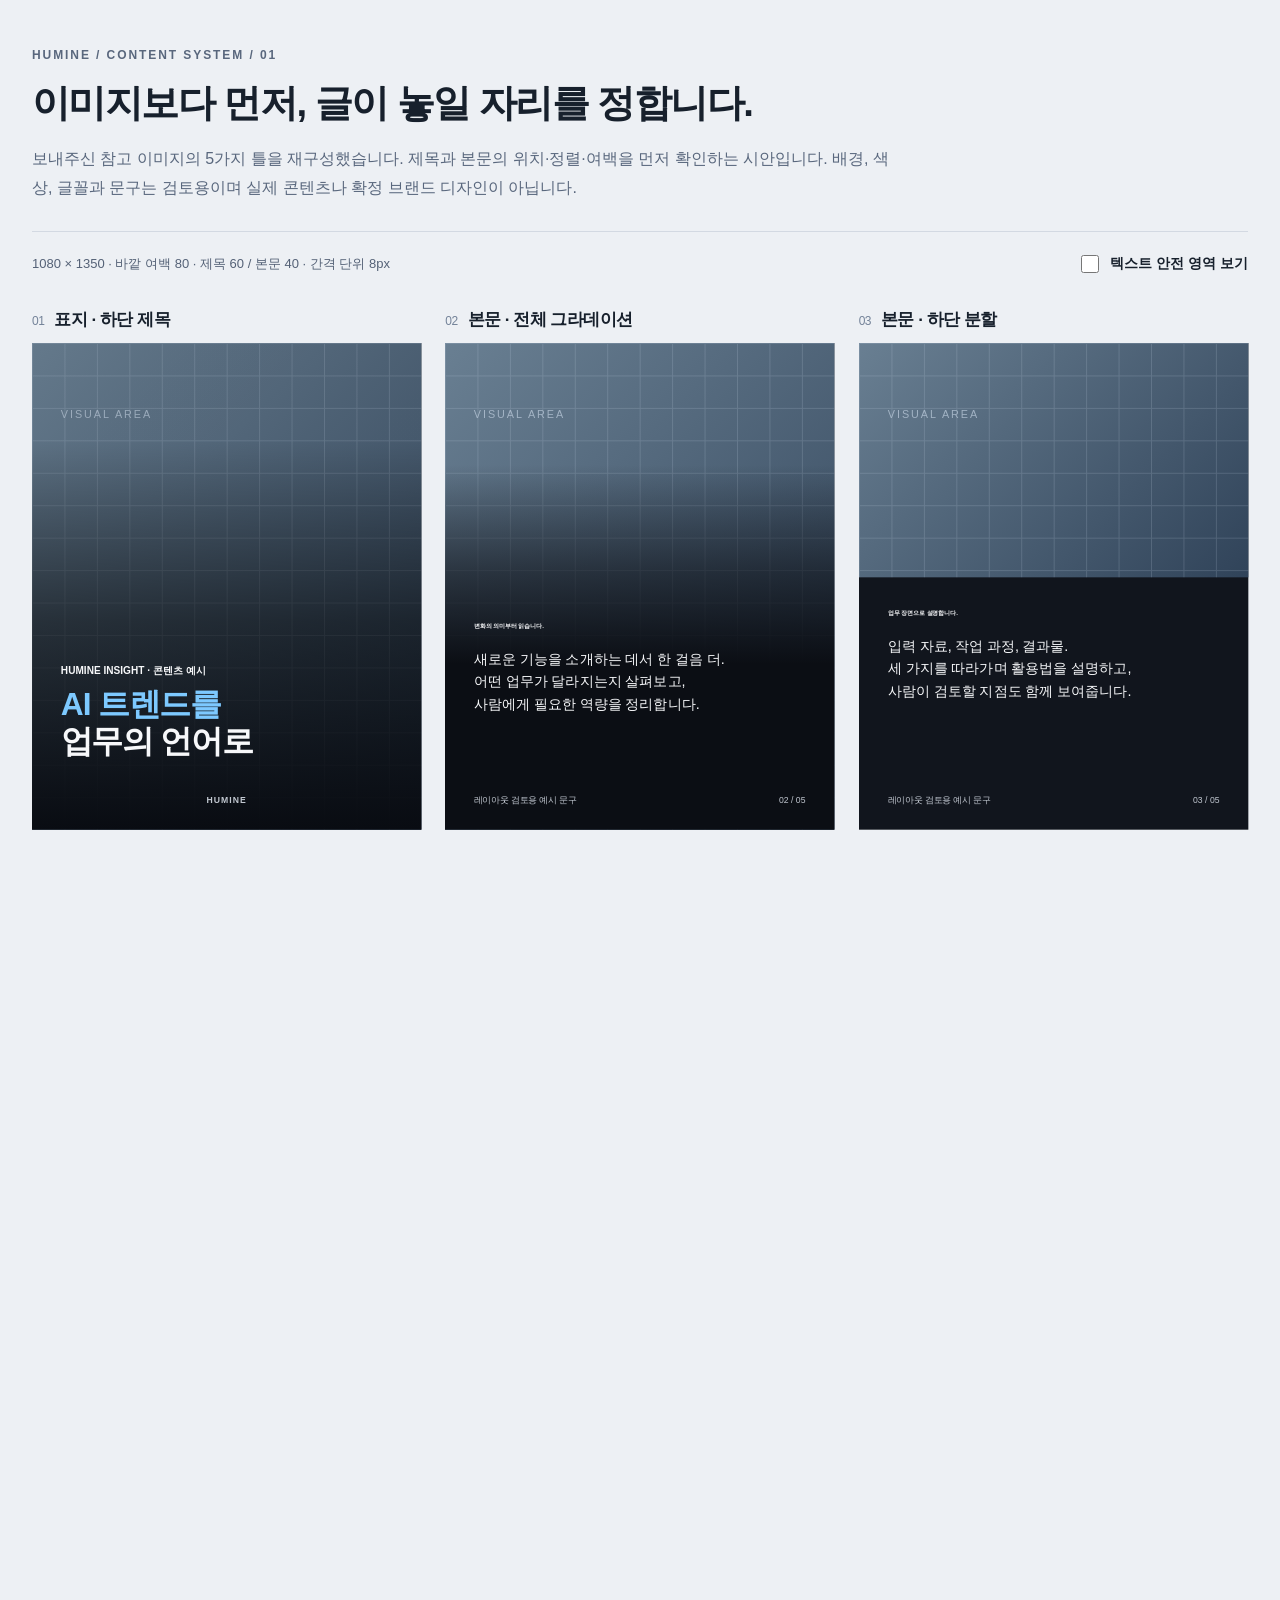
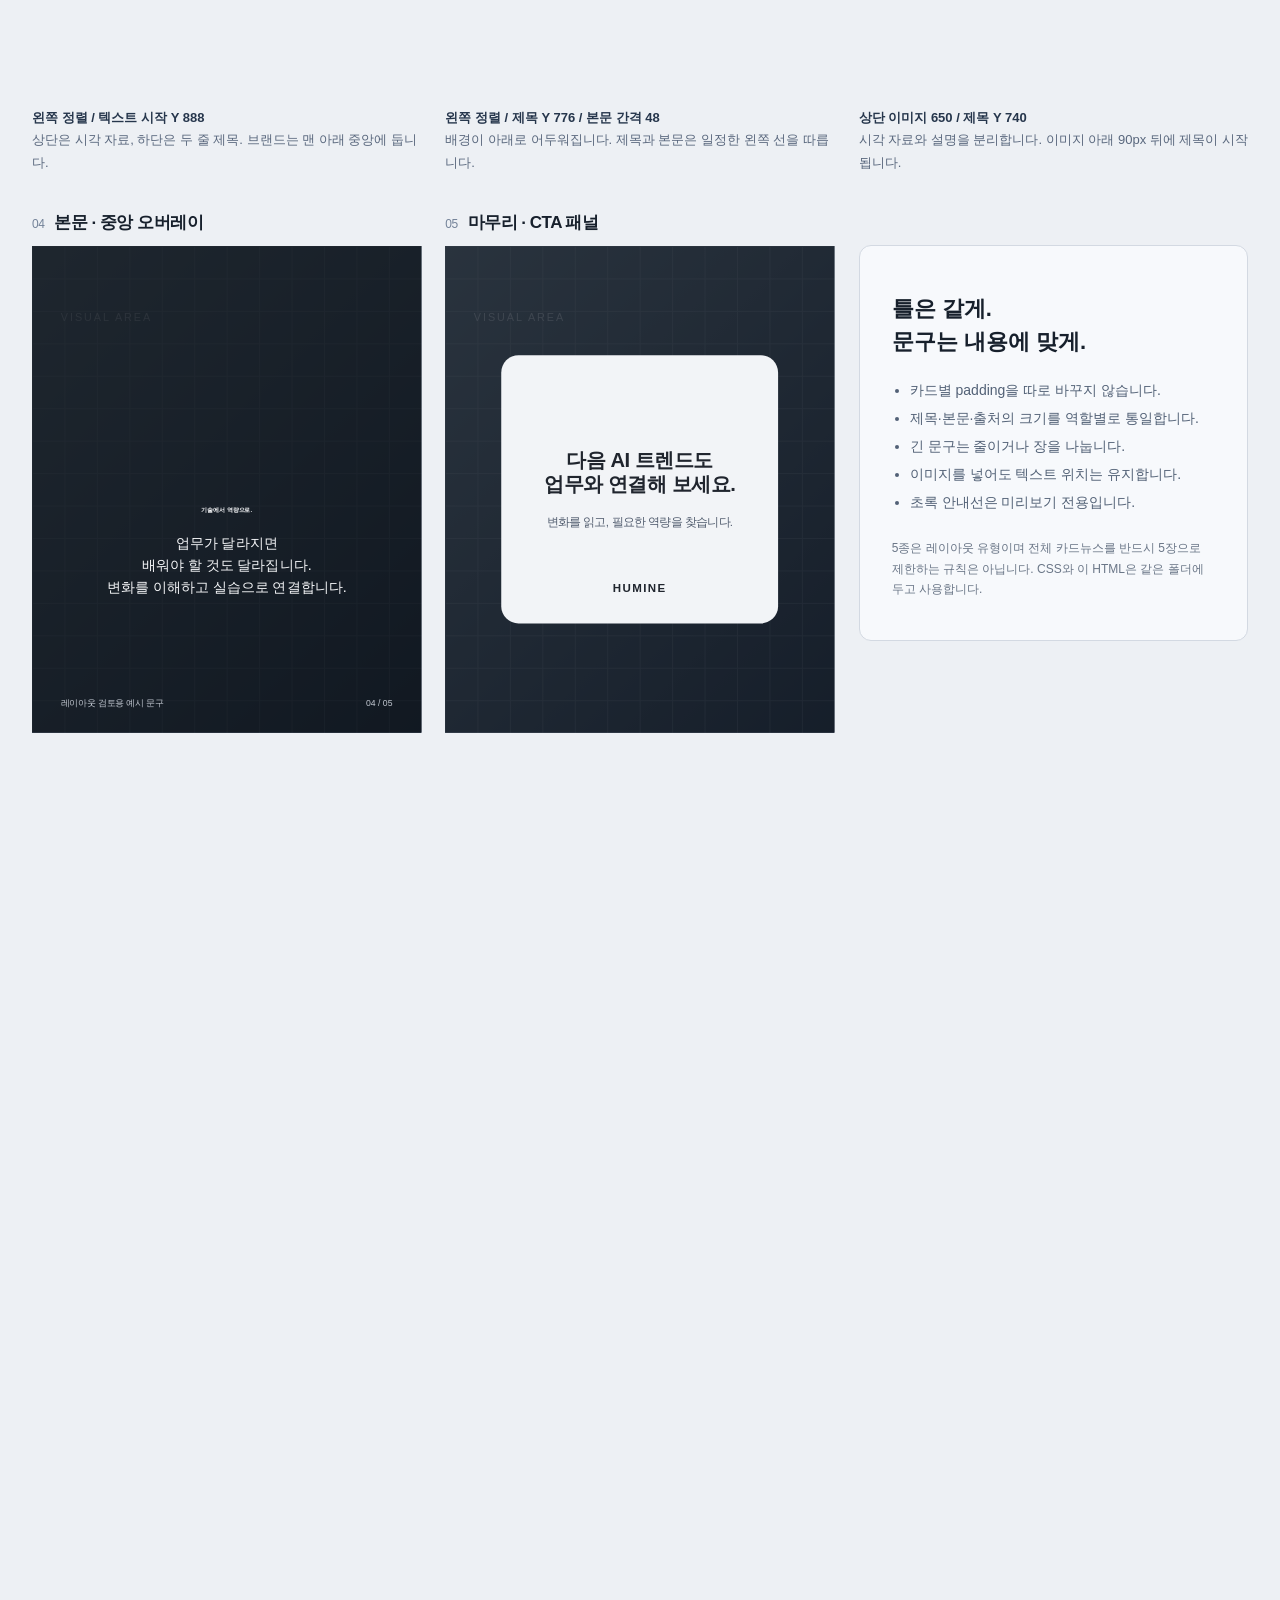
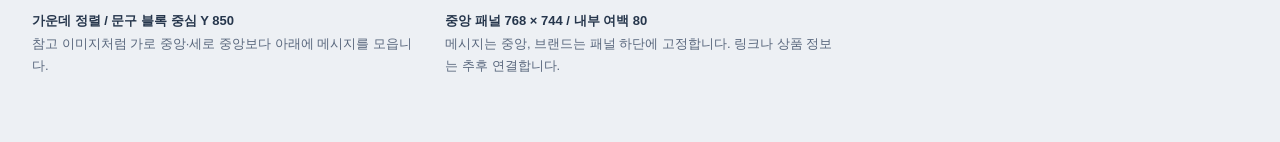
==== style/layout-preview.html @ 8885bc84 "style: 공통 CSS와 참고 기반 5종 텍스트 레이아웃 추가" ====
<!doctype html>
<html lang="ko">
<head>
  <meta charset="utf-8">
  <meta name="viewport" content="width=device-width, initial-scale=1">
  <title>휴마인 카드뉴스 · 텍스트 레이아웃 5종</title>
  <link rel="stylesheet" href="cardnews.css">
  <style>
    * { box-sizing: border-box; }
    body { margin: 0; background: #edf0f4; color: #17202c; font-family: "Apple SD Gothic Neo", "Malgun Gothic", sans-serif; }
    .page { max-width: 1560px; margin: auto; padding: 48px 32px 64px; }
    .eyebrow { margin: 0 0 16px; color: #59677d; font-size: 12px; letter-spacing: .16em; font-weight: 700; }
    h1 { font-size: clamp(24px,3vw,40px); letter-spacing: -.04em; margin: 0 0 16px; }
    .intro { max-width: 860px; font-size: 16px; line-height: 1.8; color: #59677d; margin: 0; }
    .toolbar { display: flex; flex-wrap: wrap; justify-content: space-between; align-items: center; gap: 16px; margin: 28px 0 32px; border-top: 1px solid #d3d9e2; padding-top: 20px; }
    .specs { font-size: 13px; color: #546176; }
    .toggle { display: flex; align-items: center; gap: 8px; font-size: 14px; font-weight: 650; cursor: pointer; }
    .toggle input { accent-color: #183a68; width: 18px; height: 18px; }
    .grid { display: grid; grid-template-columns: repeat(3,minmax(0,1fr)); gap: 36px 24px; }
    .tile { min-width: 0; }
    .tile h2 { font-size: 17px; margin: 0 0 12px; letter-spacing: -.03em; }
    .tile h2 b { font-size: 12px; margin-right: 10px; color: #738298; font-weight: 500; }
    .frame { width: 100%; aspect-ratio: 4/5; position: relative; }
    .frame .humine-card { transform: scale(var(--preview-scale, .3)); transform-origin: top left; }
    .note { margin: 14px 0 0; font-size: 13px; line-height: 1.75; color: #59677d; }
    .note strong { color: #26364c; font-weight: 600; }
    .card-media { background: #526477; }
    .wireframe { background: linear-gradient(135deg,#697f92,#304359); }
    .wireframe::before { content: ""; position: absolute; inset: 0; opacity: .16; background-image: linear-gradient(#d7e5f6 2px,transparent 2px),linear-gradient(90deg,#d7e5f6 2px,transparent 2px); background-size: 90px 90px; }
    .wireframe::after { content: "VISUAL AREA"; position: absolute; top: 180px; left: 80px; font-size: 30px; letter-spacing: .18em; color: #c0cfdf; opacity: .7; font-weight: 500; }
    .summary { padding: 28px 32px; border: 1px solid #d3d9e2; border-radius: 12px; background: #f7f9fc; align-self: start; margin-top: 34px; }
    .summary h2 { font-size: 22px; line-height: 1.5; }
    .summary ul { padding-left: 18px; font-size: 14px; line-height: 2; color: #526176; }
    .status { margin-top: 22px; font-size: 12px; line-height: 1.7; color: #6a7687; }
    @media(max-width: 1000px) { .grid { grid-template-columns: repeat(2,minmax(0,1fr)); } }
    @media(max-width: 620px) { .page { padding: 30px 20px; } .grid { grid-template-columns: 1fr; } .summary { margin-top: 0; } }
  </style>
</head>
<body>
<main class="page">
  <p class="eyebrow">HUMINE / CONTENT SYSTEM / 01</p>
  <h1>이미지보다 먼저, 글이 놓일 자리를 정합니다.</h1>
  <p class="intro">보내주신 참고 이미지의 5가지 틀을 재구성했습니다. 제목과 본문의 위치·정렬·여백을 먼저 확인하는 시안입니다. 배경, 색상, 글꼴과 문구는 검토용이며 실제 콘텐츠나 확정 브랜드 디자인이 아닙니다.</p>
  <div class="toolbar">
    <div class="specs">1080 × 1350 · 바깥 여백 80 · 제목 60 / 본문 40 · 간격 단위 8px</div>
    <label class="toggle"><input type="checkbox" id="guides">텍스트 안전 영역 보기</label>
  </div>
  <section class="grid" aria-label="카드뉴스 레이아웃 다섯 종류">
    <section class="tile">
      <h2><b>01</b>표지 · 하단 제목</h2>
      <div class="frame"><article class="humine-card card--cover" aria-label="표지 레이아웃">
        <div class="card-media wireframe"></div><div class="card-shade"></div>
        <header class="card-copy"><p class="card-kicker">HUMINE INSIGHT · 콘텐츠 예시</p><h1 class="card-title"><em>AI 트렌드를</em><br>업무의 언어로</h1></header>
        <footer class="card-footer"><span class="card-brand">HUMINE</span></footer>
        <div class="layout-guides"><span class="guide-label">LEFT 80 / RIGHT 80</span></div>
      </article></div>
      <p class="note"><strong>왼쪽 정렬 / 텍스트 시작 Y 888</strong><br>상단은 시각 자료, 하단은 두 줄 제목. 브랜드는 맨 아래 중앙에 둡니다.</p>
    </section>
    <section class="tile">
      <h2><b>02</b>본문 · 전체 그라데이션</h2>
      <div class="frame"><article class="humine-card card--gradient" aria-label="전체 그라데이션 레이아웃">
        <div class="card-media wireframe"></div><div class="card-shade"></div>
        <section class="card-copy"><h2 class="card-title">변화의 의미부터 읽습니다.</h2><p class="card-body">새로운 기능을 소개하는 데서 한 걸음 더.<br>어떤 업무가 달라지는지 살펴보고,<br>사람에게 필요한 역량을 정리합니다.</p></section>
        <footer class="card-footer"><span>레이아웃 검토용 예시 문구</span><span>02 / 05</span></footer>
        <div class="layout-guides"><span class="guide-label">LEFT 80 / RIGHT 80</span></div>
      </article></div>
      <p class="note"><strong>왼쪽 정렬 / 제목 Y 776 / 본문 간격 48</strong><br>배경이 아래로 어두워집니다. 제목과 본문은 일정한 왼쪽 선을 따릅니다.</p>
    </section>
    <section class="tile">
      <h2><b>03</b>본문 · 하단 분할</h2>
      <div class="frame"><article class="humine-card card--split" aria-label="하단 분할 레이아웃">
        <div class="card-media wireframe"></div><div class="card-shade"></div>
        <section class="card-copy"><h2 class="card-title">업무 장면으로 설명합니다.</h2><p class="card-body">입력 자료, 작업 과정, 결과물.<br>세 가지를 따라가며 활용법을 설명하고,<br>사람이 검토할 지점도 함께 보여줍니다.</p></section>
        <footer class="card-footer"><span>레이아웃 검토용 예시 문구</span><span>03 / 05</span></footer>
        <div class="layout-guides"><span class="guide-label">LEFT 80 / RIGHT 80</span></div>
      </article></div>
      <p class="note"><strong>상단 이미지 650 / 제목 Y 740</strong><br>시각 자료와 설명을 분리합니다. 이미지 아래 90px 뒤에 제목이 시작됩니다.</p>
    </section>
    <section class="tile">
      <h2><b>04</b>본문 · 중앙 오버레이</h2>
      <div class="frame"><article class="humine-card card--overlay" aria-label="중앙 오버레이 레이아웃">
        <div class="card-media wireframe"></div><div class="card-shade"></div>
        <section class="card-copy"><h2 class="card-title">기술에서 역량으로.</h2><p class="card-body">업무가 달라지면<br>배워야 할 것도 달라집니다.<br>변화를 이해하고 실습으로 연결합니다.</p></section>
        <footer class="card-footer"><span>레이아웃 검토용 예시 문구</span><span>04 / 05</span></footer>
        <div class="layout-guides"><span class="guide-label">CENTER X 540 / BLOCK CENTER Y 850</span></div>
      </article></div>
      <p class="note"><strong>가운데 정렬 / 문구 블록 중심 Y 850</strong><br>참고 이미지처럼 가로 중앙·세로 중앙보다 아래에 메시지를 모읍니다.</p>
    </section>
    <section class="tile">
      <h2><b>05</b>마무리 · CTA 패널</h2>
      <div class="frame"><article class="humine-card card--cta" aria-label="CTA 레이아웃">
        <div class="card-media wireframe"></div><div class="card-shade"></div>
        <section class="cta-panel"><h2 class="card-title">다음 AI 트렌드도<br>업무와 연결해 보세요.</h2><p class="card-body">변화를 읽고, 필요한 역량을 찾습니다.</p><p class="cta-brand card-brand">HUMINE</p></section>
        <div class="layout-guides"><span class="guide-label">PANEL 768 × 744 / CENTER</span></div>
      </article></div>
      <p class="note"><strong>중앙 패널 768 × 744 / 내부 여백 80</strong><br>메시지는 중앙, 브랜드는 패널 하단에 고정합니다. 링크나 상품 정보는 추후 연결합니다.</p>
    </section>
    <aside class="summary">
      <h2>틀은 같게.<br>문구는 내용에 맞게.</h2>
      <ul><li>카드별 padding을 따로 바꾸지 않습니다.</li><li>제목·본문·출처의 크기를 역할별로 통일합니다.</li><li>긴 문구는 줄이거나 장을 나눕니다.</li><li>이미지를 넣어도 텍스트 위치는 유지합니다.</li><li>초록 안내선은 미리보기 전용입니다.</li></ul>
      <p class="status">5종은 레이아웃 유형이며 전체 카드뉴스를 반드시 5장으로 제한하는 규칙은 아닙니다. CSS와 이 HTML은 같은 폴더에 두고 사용합니다.</p>
    </aside>
  </section>
</main>
<script>
  const frames = document.querySelectorAll('.frame');
  const resize = new ResizeObserver(entries => entries.forEach(({target,contentRect}) => target.style.setProperty('--preview-scale', contentRect.width / 1080)));
  frames.forEach(frame => resize.observe(frame));
  document.getElementById('guides').addEventListener('change', e => document.body.classList.toggle('show-guides', e.target.checked));
</script>
</body>
</html>
---- style/cardnews.css ----
/* Humine card layout v0.1 — reference-based working draft, not final brand rules. */
:root {
  --card-width: 1080px;
  --card-height: 1350px;
  --space-1: 8px;
  --space-2: 16px;
  --space-3: 24px;
  --space-4: 32px;
  --space-5: 48px;
  --space-6: 64px;
  --space-7: 80px;
  --space-8: 96px;
  --card-padding: var(--space-7);
  --copy-width: calc(var(--card-width) - var(--card-padding) * 2);
  --font-family: "Apple SD Gothic Neo", "Malgun Gothic", "Noto Sans KR", sans-serif;
  --title-size: 60px;
  --cover-title-size: 88px;
  --body-size: 40px;
  --cta-title-size: 56px;
  --cta-body-size: 32px;
  --cover-title-line-height: 1.16;
  --label-size: 28px;
  --source-size: 24px;
  --title-line-height: 1.22;
  --body-line-height: 1.55;
  --text-color: #f7f8fa;
  --muted-color: #c2c8d1;
  --surface-color: #11151d;
  --accent-color: #7dc9ff;
  --radius-card: 48px;
  --cover-copy-top: 888px;
  --gradient-copy-top: 776px;
  --split-media-height: 650px;
  --split-copy-top: 740px;
  --overlay-copy-center: 850px;
  --cta-panel-width: 768px;
  --cta-panel-height: 744px;
  --footer-bottom: 64px;
  --content-bottom: 1160px;
}

.humine-card, .humine-card *, .humine-card *::before, .humine-card *::after {
  box-sizing: border-box;
}
.humine-card {
  position: relative;
  isolation: isolate;
  width: var(--card-width);
  height: var(--card-height);
  flex: none;
  background: var(--surface-color);
  color: var(--text-color);
  font-family: var(--font-family);
  -webkit-font-smoothing: antialiased;
}
.humine-card :where(h1,h2,p,figure) { margin: 0; }
.humine-card img { display: block; width: 100%; height: 100%; object-fit: cover; }
.card-media { position: absolute; inset: 0; z-index: -2; }
.card-shade { position: absolute; inset: 0; z-index: -1; }
.card-copy { position: absolute; left: var(--card-padding); width: var(--copy-width); }
.card-kicker { margin-bottom: var(--space-3) !important; font-size: var(--label-size); line-height: 1.4; font-weight: 600; }
.card-title { font-size: var(--title-size); line-height: var(--title-line-height); font-weight: 800; letter-spacing: -.035em; word-break: keep-all; overflow-wrap: break-word; }
.card-title em { color: var(--accent-color); font-style: normal; }
.card-body { margin-top: var(--space-5) !important; font-size: var(--body-size); line-height: var(--body-line-height); font-weight: 500; letter-spacing: -.025em; word-break: keep-all; overflow-wrap: break-word; }
.card-footer { position: absolute; left: var(--card-padding); right: var(--card-padding); bottom: var(--footer-bottom); display: flex; justify-content: space-between; align-items: end; gap: var(--space-4); font-size: var(--source-size); line-height: 1.4; color: var(--muted-color); }
.card-footer span:first-child { max-width: 780px; }
.card-brand { font-weight: 800; letter-spacing: .12em; }

.card--cover .card-shade { background: linear-gradient(180deg,rgba(0,0,0,.05) 20%,rgba(0,0,0,.55) 57%,#090c12 100%); }
.card--cover .card-copy { top: var(--cover-copy-top); }
.card--cover .card-title { font-size: var(--cover-title-size); line-height: var(--cover-title-line-height); }
.card--cover .card-footer { justify-content: center; }

.card--gradient .card-shade { background: linear-gradient(180deg,transparent 25%,rgba(11,14,20,.6) 47%,#0b0e14 66%); }
.card--gradient .card-copy { top: var(--gradient-copy-top); }

.card--split .card-media { height: var(--split-media-height); bottom: auto; }
.card--split .card-copy { top: var(--split-copy-top); }
.card--split .card-shade { display: none; }

.card--overlay .card-shade { background: rgba(9,12,18,.77); }
.card--overlay .card-copy { top: var(--overlay-copy-center); transform: translateY(-50%); text-align: center; }
.card--overlay .card-body { max-width: 840px; margin-left: auto; margin-right: auto; }

.card--cta .card-shade { background: rgba(9,12,18,.65); }
.cta-panel { position: absolute; width: var(--cta-panel-width); height: var(--cta-panel-height); left: 50%; top: 50%; transform: translate(-50%,-50%); border-radius: var(--radius-card); padding: var(--space-7); background: #f2f4f7; color: #20252e; text-align: center; display: flex; flex-direction: column; align-items: center; justify-content: center; }
.cta-panel .card-title { font-size: var(--cta-title-size); }
.cta-panel .card-body { font-size: var(--cta-body-size); color: #535e70; margin-top: var(--space-4) !important; }
.cta-brand { position: absolute; bottom: var(--space-7); font-size: var(--cta-body-size); }

/* Layout guides only; never included in export unless explicitly enabled. */
.layout-guides { display: none; position: absolute; inset: 0; z-index: 10; pointer-events: none; }
.show-guides .layout-guides { display: block; }
.layout-guides::before { content: ""; position: absolute; top: var(--space-7); left: var(--card-padding); right: var(--card-padding); height: calc(var(--content-bottom) - var(--space-7)); border: 2px dashed #77e4b0; }
.layout-guides::after { content: ""; position: absolute; top: var(--content-bottom); left: 0; right: 0; border-top: 2px dashed #77e4b0; }
.guide-label { position: absolute; top: var(--space-4); left: var(--card-padding); font-size: 24px; font-weight: 600; color: #9dffcf; background: #12291f; padding: 8px 16px; }

@media print {
  .layout-guides { display: none !important; }
}
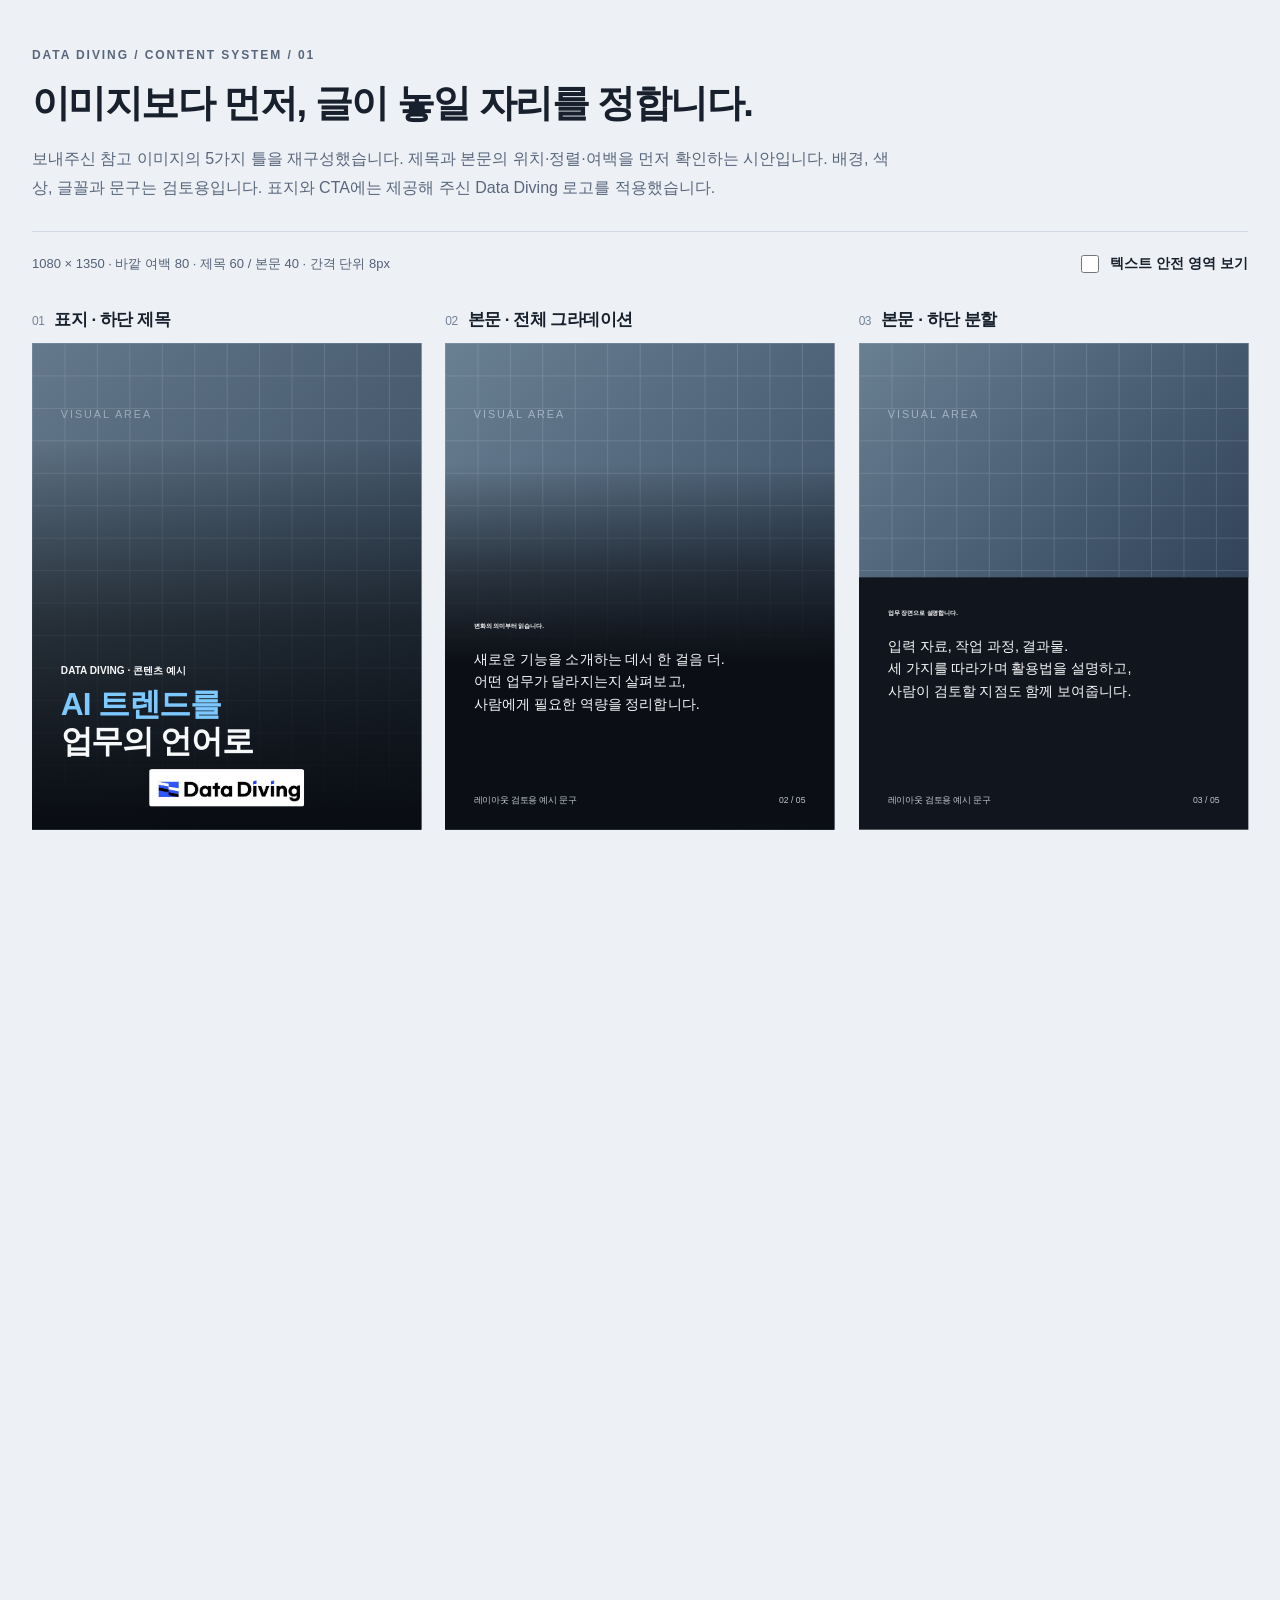
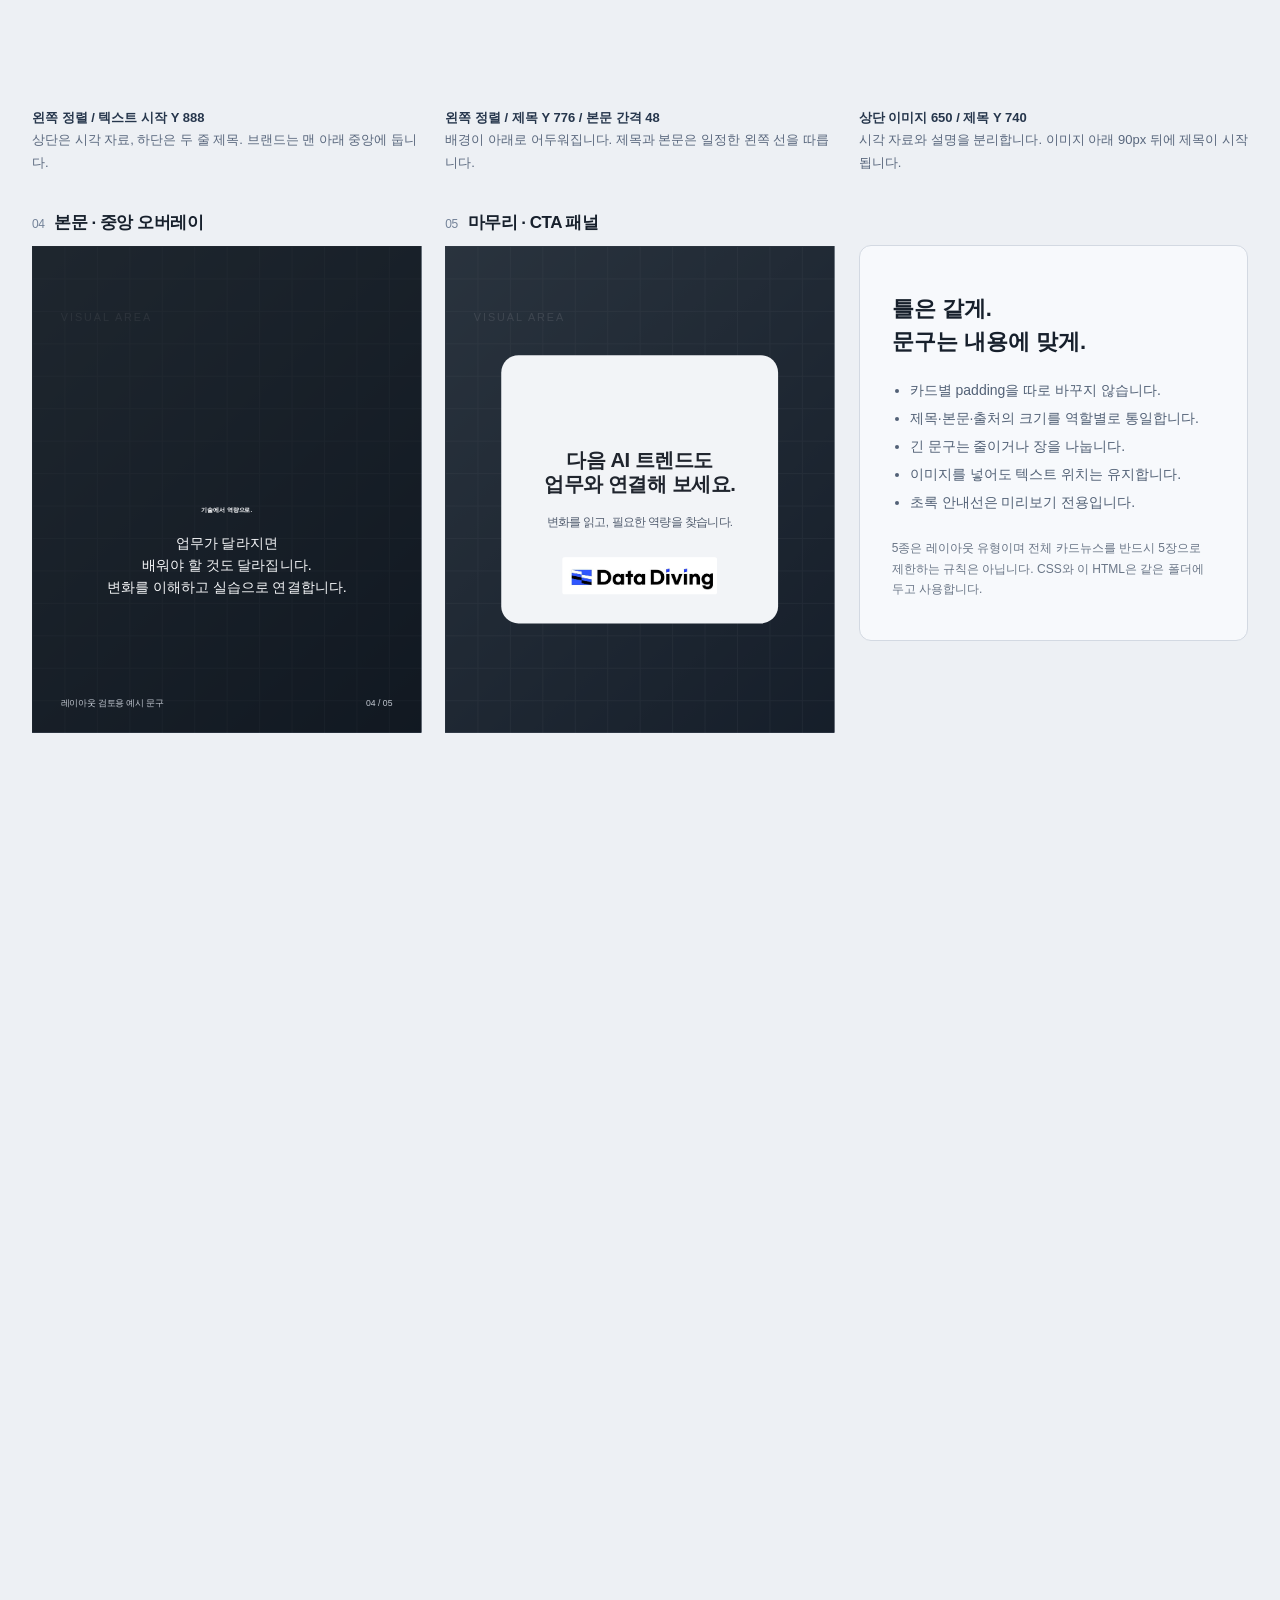
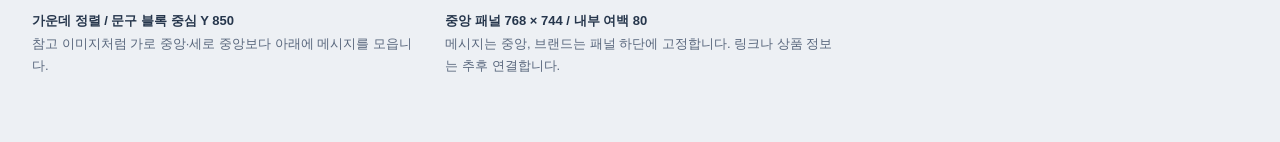
==== commit cf259735: "style: 표지·CTA와 가이드에 Data Diving 로고 적용" ====
--- a/style/layout-preview.html
+++ b/style/layout-preview.html
@@ -38,9 +38,9 @@
 </head>
 <body>
 <main class="page">
-  <p class="eyebrow">HUMINE / CONTENT SYSTEM / 01</p>
+  <p class="eyebrow">DATA DIVING / CONTENT SYSTEM / 01</p>
   <h1>이미지보다 먼저, 글이 놓일 자리를 정합니다.</h1>
-  <p class="intro">보내주신 참고 이미지의 5가지 틀을 재구성했습니다. 제목과 본문의 위치·정렬·여백을 먼저 확인하는 시안입니다. 배경, 색상, 글꼴과 문구는 검토용이며 실제 콘텐츠나 확정 브랜드 디자인이 아닙니다.</p>
+  <p class="intro">보내주신 참고 이미지의 5가지 틀을 재구성했습니다. 제목과 본문의 위치·정렬·여백을 먼저 확인하는 시안입니다. 배경, 색상, 글꼴과 문구는 검토용입니다. 표지와 CTA에는 제공해 주신 Data Diving 로고를 적용했습니다.</p>
   <div class="toolbar">
     <div class="specs">1080 × 1350 · 바깥 여백 80 · 제목 60 / 본문 40 · 간격 단위 8px</div>
     <label class="toggle"><input type="checkbox" id="guides">텍스트 안전 영역 보기</label>
@@ -50,8 +50,8 @@
       <h2><b>01</b>표지 · 하단 제목</h2>
       <div class="frame"><article class="humine-card card--cover" aria-label="표지 레이아웃">
         <div class="card-media wireframe"></div><div class="card-shade"></div>
-        <header class="card-copy"><p class="card-kicker">HUMINE INSIGHT · 콘텐츠 예시</p><h1 class="card-title"><em>AI 트렌드를</em><br>업무의 언어로</h1></header>
-        <footer class="card-footer"><span class="card-brand">HUMINE</span></footer>
+        <header class="card-copy"><p class="card-kicker">DATA DIVING · 콘텐츠 예시</p><h1 class="card-title"><em>AI 트렌드를</em><br>업무의 언어로</h1></header>
+        <footer class="card-footer"><div class="brand-logo"><img src="assets/datadiving-logo.png" alt="Data Diving"></div></footer>
         <div class="layout-guides"><span class="guide-label">LEFT 80 / RIGHT 80</span></div>
       </article></div>
       <p class="note"><strong>왼쪽 정렬 / 텍스트 시작 Y 888</strong><br>상단은 시각 자료, 하단은 두 줄 제목. 브랜드는 맨 아래 중앙에 둡니다.</p>
@@ -90,7 +90,7 @@
       <h2><b>05</b>마무리 · CTA 패널</h2>
       <div class="frame"><article class="humine-card card--cta" aria-label="CTA 레이아웃">
         <div class="card-media wireframe"></div><div class="card-shade"></div>
-        <section class="cta-panel"><h2 class="card-title">다음 AI 트렌드도<br>업무와 연결해 보세요.</h2><p class="card-body">변화를 읽고, 필요한 역량을 찾습니다.</p><p class="cta-brand card-brand">HUMINE</p></section>
+        <section class="cta-panel"><h2 class="card-title">다음 AI 트렌드도<br>업무와 연결해 보세요.</h2><p class="card-body">변화를 읽고, 필요한 역량을 찾습니다.</p><div class="cta-brand brand-logo"><img src="assets/datadiving-logo.png" alt="Data Diving"></div></section>
         <div class="layout-guides"><span class="guide-label">PANEL 768 × 744 / CENTER</span></div>
       </article></div>
       <p class="note"><strong>중앙 패널 768 × 744 / 내부 여백 80</strong><br>메시지는 중앙, 브랜드는 패널 하단에 고정합니다. 링크나 상품 정보는 추후 연결합니다.</p>
--- a/style/cardnews.css
+++ b/style/cardnews.css
@@ -35,6 +35,8 @@
   --overlay-copy-center: 850px;
   --cta-panel-width: 768px;
   --cta-panel-height: 744px;
+  --brand-logo-width: 430px;
+  --brand-logo-height: 104px;
   --footer-bottom: 64px;
   --content-bottom: 1160px;
 }
@@ -98,3 +100,7 @@
 @media print {
   .layout-guides { display: none !important; }
 }
+
+/* Supplied original logo: retain its white background; crop only empty canvas in the viewport. */
+.brand-logo { display: block; width: var(--brand-logo-width); height: var(--brand-logo-height); flex: none; overflow: hidden; background: #fff; border-radius: var(--space-1); }
+.humine-card .brand-logo img { width: 100%; height: 100%; object-fit: cover; object-position: center; }
